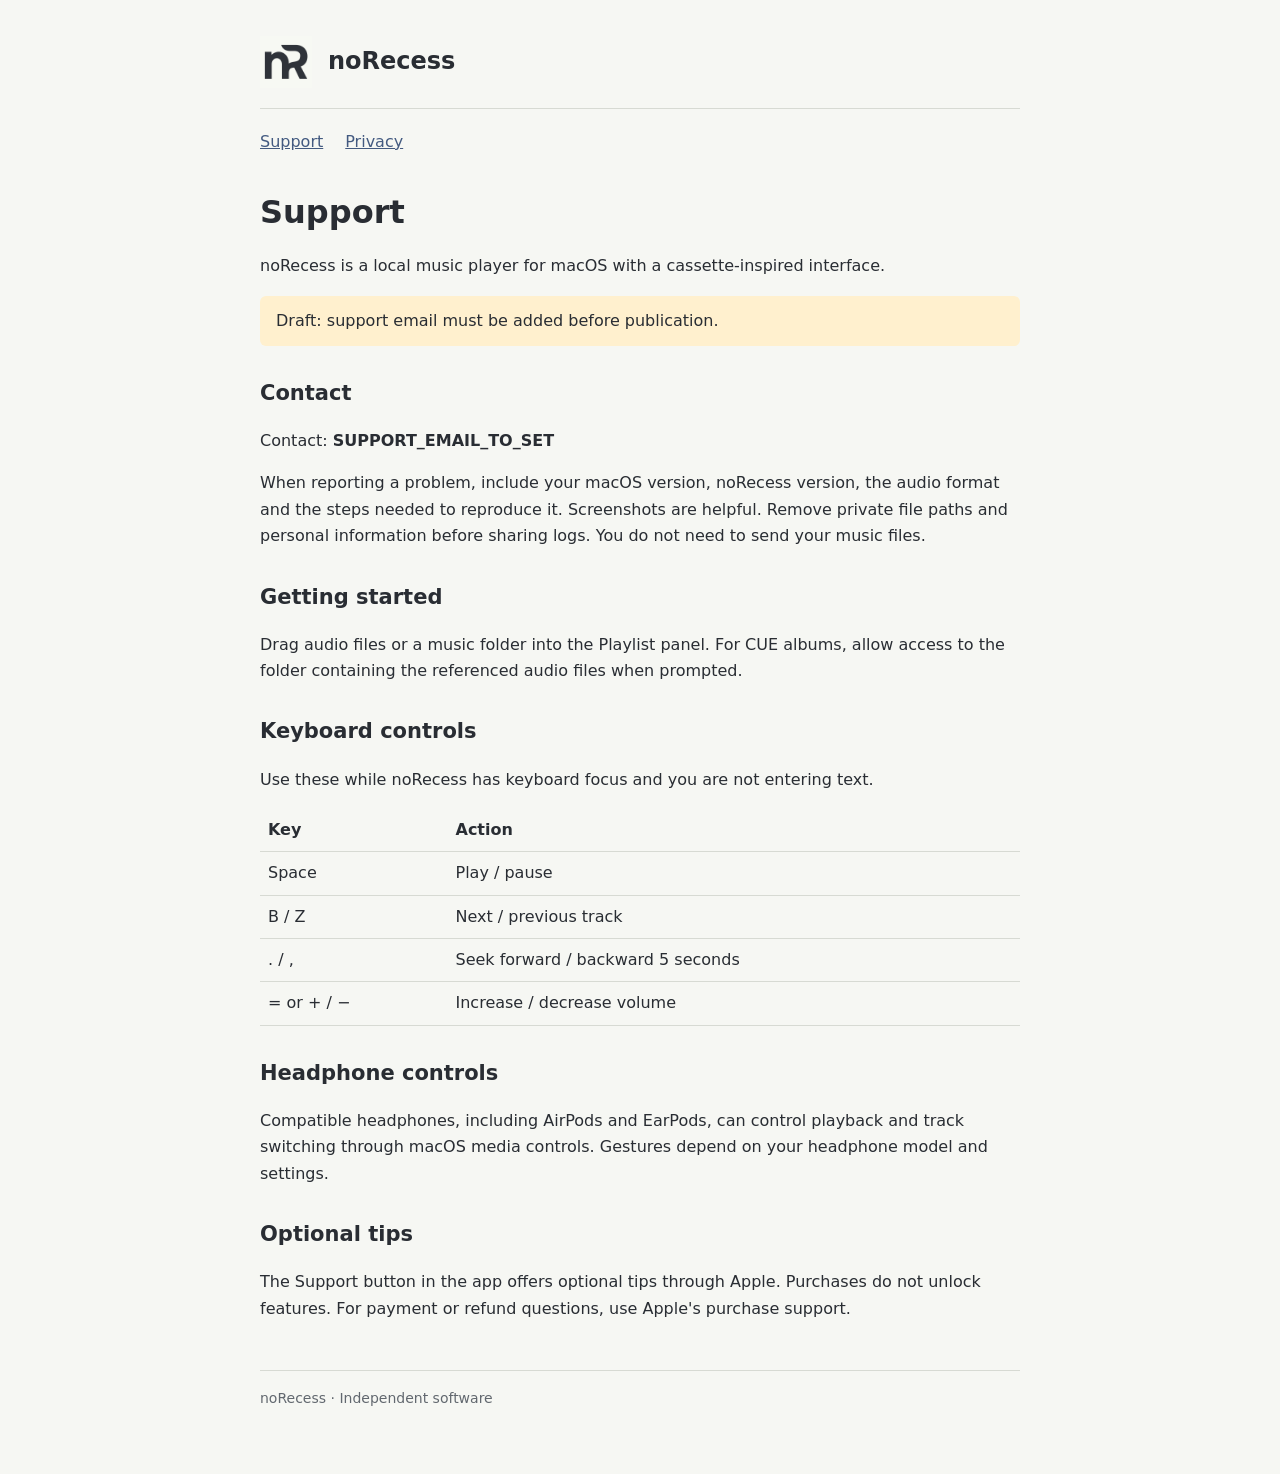
==== index.html @ 842caacc "Prepare support and privacy page drafts" ====
<!doctype html><html lang="en"><head><meta charset="utf-8"><meta name="viewport" content="width=device-width,initial-scale=1"><title>Support — noRecess</title><link rel="stylesheet" href="style.css"></head><body><header><img src="brand.png" alt=""><a href="index.html">noRecess</a></header><nav><a href="index.html">Support</a><a href="privacy.html">Privacy</a></nav><main><h1>Support</h1><p>noRecess is a local music player for macOS with a cassette-inspired interface.</p><div class="draft">Draft: support email must be added before publication.</div><h2>Contact</h2><p>Contact: <strong>SUPPORT_EMAIL_TO_SET</strong></p><p>When reporting a problem, include your macOS version, noRecess version, the audio format and the steps needed to reproduce it. Screenshots are helpful. Remove private file paths and personal information before sharing logs. You do not need to send your music files.</p><h2>Getting started</h2><p>Drag audio files or a music folder into the Playlist panel. For CUE albums, allow access to the folder containing the referenced audio files when prompted.</p><h2>Keyboard controls</h2><p>Use these while noRecess has keyboard focus and you are not entering text.</p><table><tr><th>Key</th><th>Action</th></tr><tr><td>Space</td><td>Play / pause</td></tr><tr><td>B / Z</td><td>Next / previous track</td></tr><tr><td>. / ,</td><td>Seek forward / backward 5 seconds</td></tr><tr><td>= or + / −</td><td>Increase / decrease volume</td></tr></table><h2>Headphone controls</h2><p>Compatible headphones, including AirPods and EarPods, can control playback and track switching through macOS media controls. Gestures depend on your headphone model and settings.</p><h2>Optional tips</h2><p>The Support button in the app offers optional tips through Apple. Purchases do not unlock features. For payment or refund questions, use Apple's purchase support.</p></main><footer>noRecess · Independent software</footer></body></html>
---- style.css ----
:root{color-scheme:light;font-family:system-ui,-apple-system,sans-serif;color:#292d33;background:#f6f7f3;line-height:1.65}body{max-width:760px;margin:0 auto;padding:36px 24px 64px}header{display:flex;align-items:center;gap:16px;border-bottom:1px solid #d7dad3;padding-bottom:20px}header img{width:52px;height:52px}header a{color:inherit;text-decoration:none;font-size:24px;font-weight:650}nav{margin:20px 0}nav a{margin-right:22px}a{color:#435a80}h1{font-size:32px;line-height:1.2;margin-top:38px}h2{font-size:21px;margin-top:30px}footer{margin-top:48px;border-top:1px solid #d7dad3;padding-top:16px;font-size:14px;color:#62686f}.draft{padding:12px 16px;background:#fff0ce;border-radius:6px}table{width:100%;border-collapse:collapse}td,th{text-align:left;padding:8px;border-bottom:1px solid #d7dad3}code{font-size:15px}
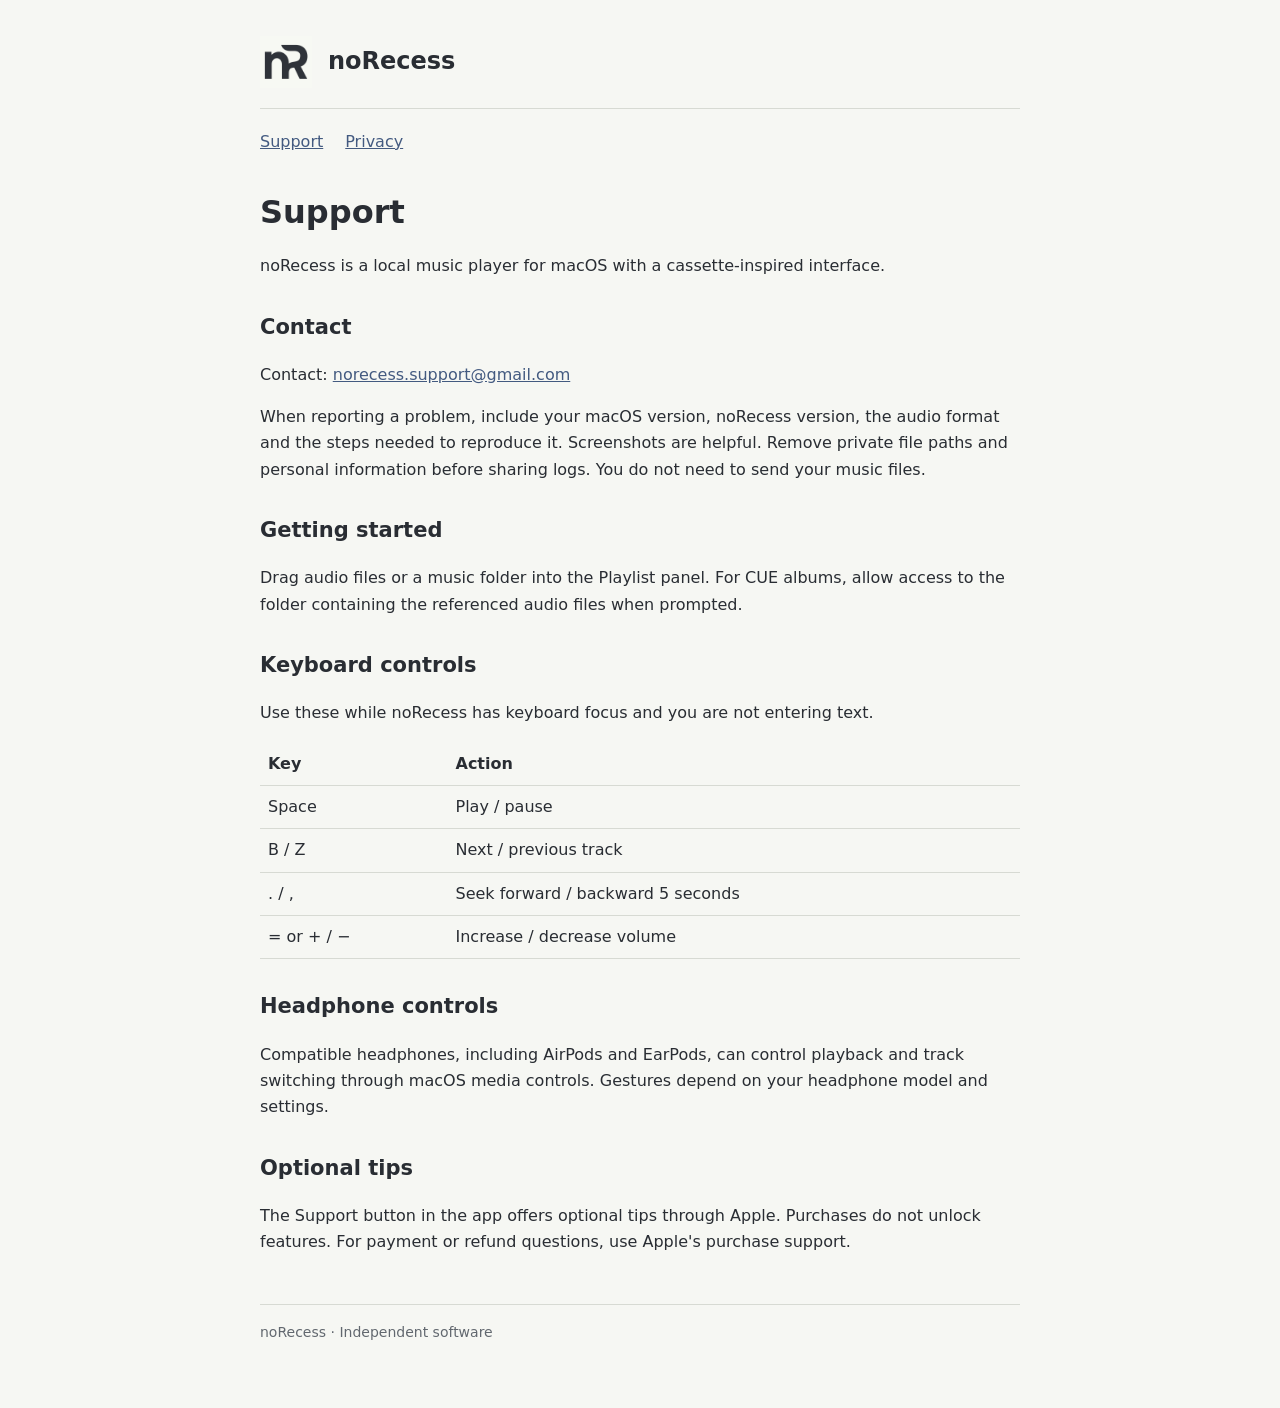
==== commit d035a892: "Set support and privacy contact address" ====
--- a/index.html
+++ b/index.html
@@ -1 +1 @@
-<!doctype html><html lang="en"><head><meta charset="utf-8"><meta name="viewport" content="width=device-width,initial-scale=1"><title>Support — noRecess</title><link rel="stylesheet" href="style.css"></head><body><header><img src="brand.png" alt=""><a href="index.html">noRecess</a></header><nav><a href="index.html">Support</a><a href="privacy.html">Privacy</a></nav><main><h1>Support</h1><p>noRecess is a local music player for macOS with a cassette-inspired interface.</p><div class="draft">Draft: support email must be added before publication.</div><h2>Contact</h2><p>Contact: <strong>SUPPORT_EMAIL_TO_SET</strong></p><p>When reporting a problem, include your macOS version, noRecess version, the audio format and the steps needed to reproduce it. Screenshots are helpful. Remove private file paths and personal information before sharing logs. You do not need to send your music files.</p><h2>Getting started</h2><p>Drag audio files or a music folder into the Playlist panel. For CUE albums, allow access to the folder containing the referenced audio files when prompted.</p><h2>Keyboard controls</h2><p>Use these while noRecess has keyboard focus and you are not entering text.</p><table><tr><th>Key</th><th>Action</th></tr><tr><td>Space</td><td>Play / pause</td></tr><tr><td>B / Z</td><td>Next / previous track</td></tr><tr><td>. / ,</td><td>Seek forward / backward 5 seconds</td></tr><tr><td>= or + / −</td><td>Increase / decrease volume</td></tr></table><h2>Headphone controls</h2><p>Compatible headphones, including AirPods and EarPods, can control playback and track switching through macOS media controls. Gestures depend on your headphone model and settings.</p><h2>Optional tips</h2><p>The Support button in the app offers optional tips through Apple. Purchases do not unlock features. For payment or refund questions, use Apple's purchase support.</p></main><footer>noRecess · Independent software</footer></body></html>
+<!doctype html><html lang="en"><head><meta charset="utf-8"><meta name="viewport" content="width=device-width,initial-scale=1"><title>Support — noRecess</title><link rel="stylesheet" href="style.css"></head><body><header><img src="brand.png" alt=""><a href="index.html">noRecess</a></header><nav><a href="index.html">Support</a><a href="privacy.html">Privacy</a></nav><main><h1>Support</h1><p>noRecess is a local music player for macOS with a cassette-inspired interface.</p><h2>Contact</h2><p>Contact: <a href="mailto:norecess.support@gmail.com">norecess.support@gmail.com</a></p><p>When reporting a problem, include your macOS version, noRecess version, the audio format and the steps needed to reproduce it. Screenshots are helpful. Remove private file paths and personal information before sharing logs. You do not need to send your music files.</p><h2>Getting started</h2><p>Drag audio files or a music folder into the Playlist panel. For CUE albums, allow access to the folder containing the referenced audio files when prompted.</p><h2>Keyboard controls</h2><p>Use these while noRecess has keyboard focus and you are not entering text.</p><table><tr><th>Key</th><th>Action</th></tr><tr><td>Space</td><td>Play / pause</td></tr><tr><td>B / Z</td><td>Next / previous track</td></tr><tr><td>. / ,</td><td>Seek forward / backward 5 seconds</td></tr><tr><td>= or + / −</td><td>Increase / decrease volume</td></tr></table><h2>Headphone controls</h2><p>Compatible headphones, including AirPods and EarPods, can control playback and track switching through macOS media controls. Gestures depend on your headphone model and settings.</p><h2>Optional tips</h2><p>The Support button in the app offers optional tips through Apple. Purchases do not unlock features. For payment or refund questions, use Apple's purchase support.</p></main><footer>noRecess · Independent software</footer></body></html>
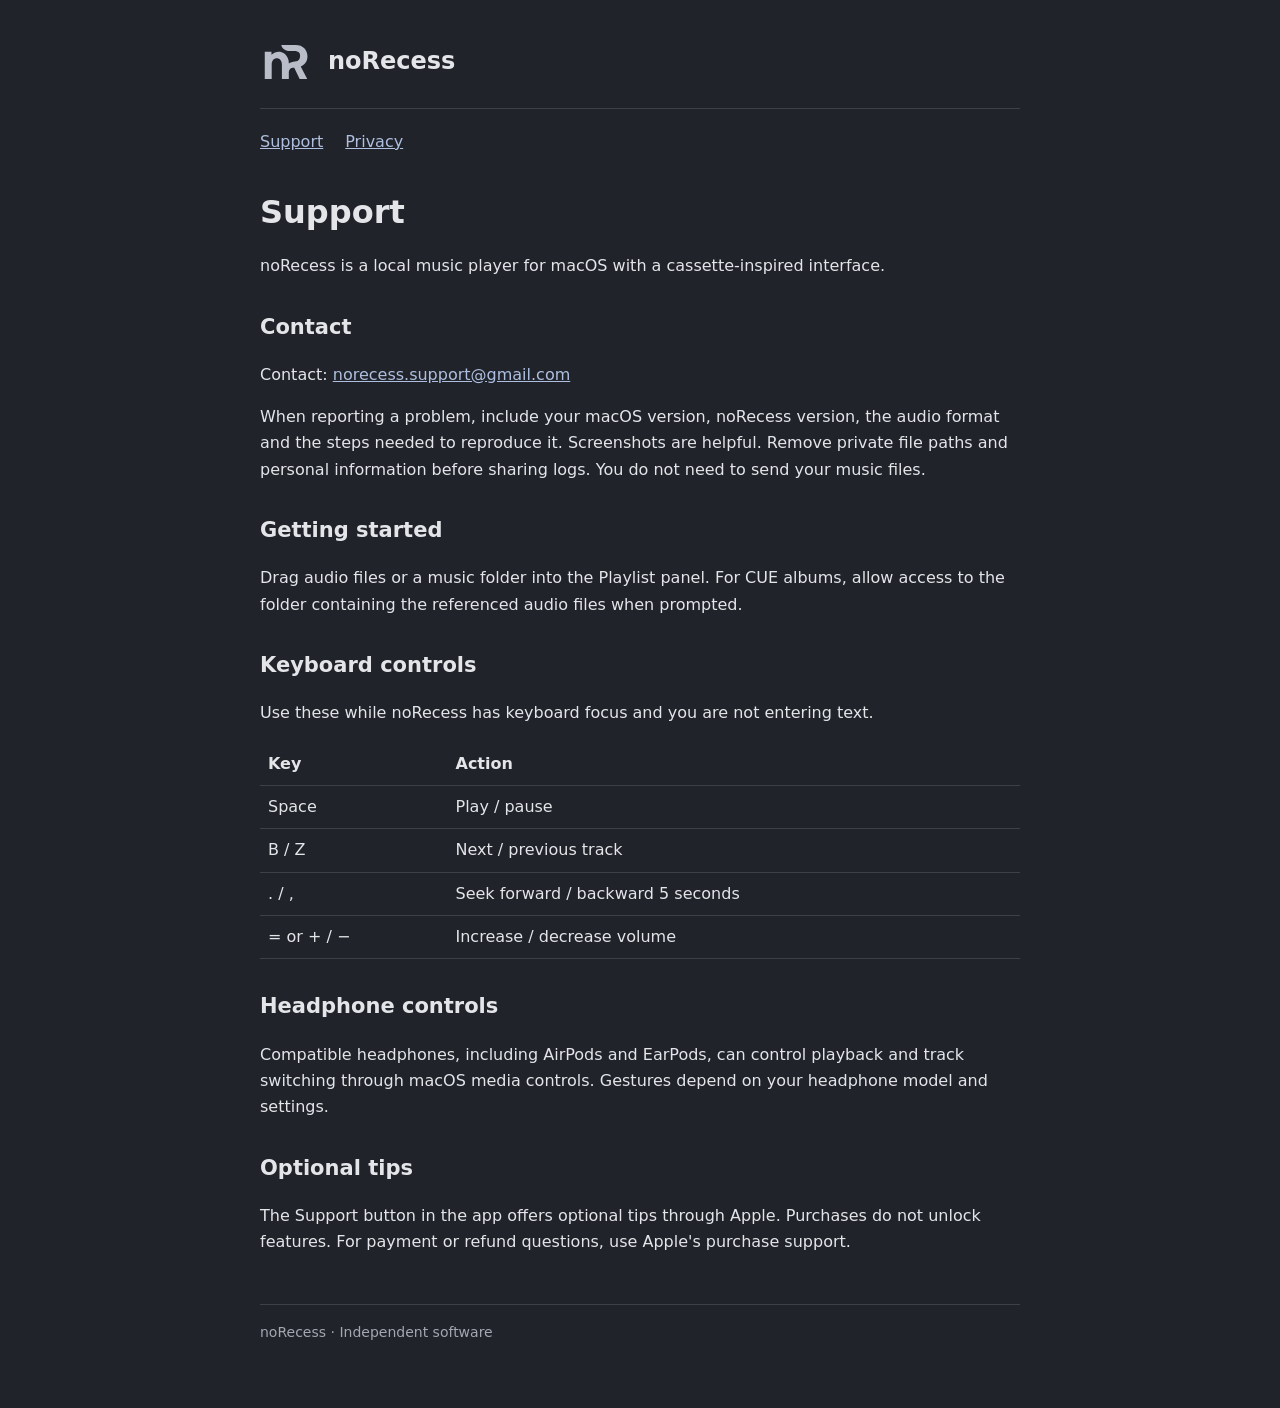
==== commit f1dcd94f: "Use graphite colors for support pages" ====
--- a/index.html
+++ b/index.html
@@ -1 +1 @@
-<!doctype html><html lang="en"><head><meta charset="utf-8"><meta name="viewport" content="width=device-width,initial-scale=1"><title>Support — noRecess</title><link rel="stylesheet" href="style.css"></head><body><header><img src="brand.png" alt=""><a href="index.html">noRecess</a></header><nav><a href="index.html">Support</a><a href="privacy.html">Privacy</a></nav><main><h1>Support</h1><p>noRecess is a local music player for macOS with a cassette-inspired interface.</p><h2>Contact</h2><p>Contact: <a href="mailto:norecess.support@gmail.com">norecess.support@gmail.com</a></p><p>When reporting a problem, include your macOS version, noRecess version, the audio format and the steps needed to reproduce it. Screenshots are helpful. Remove private file paths and personal information before sharing logs. You do not need to send your music files.</p><h2>Getting started</h2><p>Drag audio files or a music folder into the Playlist panel. For CUE albums, allow access to the folder containing the referenced audio files when prompted.</p><h2>Keyboard controls</h2><p>Use these while noRecess has keyboard focus and you are not entering text.</p><table><tr><th>Key</th><th>Action</th></tr><tr><td>Space</td><td>Play / pause</td></tr><tr><td>B / Z</td><td>Next / previous track</td></tr><tr><td>. / ,</td><td>Seek forward / backward 5 seconds</td></tr><tr><td>= or + / −</td><td>Increase / decrease volume</td></tr></table><h2>Headphone controls</h2><p>Compatible headphones, including AirPods and EarPods, can control playback and track switching through macOS media controls. Gestures depend on your headphone model and settings.</p><h2>Optional tips</h2><p>The Support button in the app offers optional tips through Apple. Purchases do not unlock features. For payment or refund questions, use Apple's purchase support.</p></main><footer>noRecess · Independent software</footer></body></html>
+<!doctype html><html lang="en"><head><meta charset="utf-8"><meta name="viewport" content="width=device-width,initial-scale=1"><title>Support — noRecess</title><link rel="stylesheet" href="style.css"></head><body><header><img src="brand.svg" alt=""><a href="index.html">noRecess</a></header><nav><a href="index.html">Support</a><a href="privacy.html">Privacy</a></nav><main><h1>Support</h1><p>noRecess is a local music player for macOS with a cassette-inspired interface.</p><h2>Contact</h2><p>Contact: <a href="mailto:norecess.support@gmail.com">norecess.support@gmail.com</a></p><p>When reporting a problem, include your macOS version, noRecess version, the audio format and the steps needed to reproduce it. Screenshots are helpful. Remove private file paths and personal information before sharing logs. You do not need to send your music files.</p><h2>Getting started</h2><p>Drag audio files or a music folder into the Playlist panel. For CUE albums, allow access to the folder containing the referenced audio files when prompted.</p><h2>Keyboard controls</h2><p>Use these while noRecess has keyboard focus and you are not entering text.</p><table><tr><th>Key</th><th>Action</th></tr><tr><td>Space</td><td>Play / pause</td></tr><tr><td>B / Z</td><td>Next / previous track</td></tr><tr><td>. / ,</td><td>Seek forward / backward 5 seconds</td></tr><tr><td>= or + / −</td><td>Increase / decrease volume</td></tr></table><h2>Headphone controls</h2><p>Compatible headphones, including AirPods and EarPods, can control playback and track switching through macOS media controls. Gestures depend on your headphone model and settings.</p><h2>Optional tips</h2><p>The Support button in the app offers optional tips through Apple. Purchases do not unlock features. For payment or refund questions, use Apple's purchase support.</p></main><footer>noRecess · Independent software</footer></body></html>
--- a/style.css
+++ b/style.css
@@ -1 +1 @@
-:root{color-scheme:light;font-family:system-ui,-apple-system,sans-serif;color:#292d33;background:#f6f7f3;line-height:1.65}body{max-width:760px;margin:0 auto;padding:36px 24px 64px}header{display:flex;align-items:center;gap:16px;border-bottom:1px solid #d7dad3;padding-bottom:20px}header img{width:52px;height:52px}header a{color:inherit;text-decoration:none;font-size:24px;font-weight:650}nav{margin:20px 0}nav a{margin-right:22px}a{color:#435a80}h1{font-size:32px;line-height:1.2;margin-top:38px}h2{font-size:21px;margin-top:30px}footer{margin-top:48px;border-top:1px solid #d7dad3;padding-top:16px;font-size:14px;color:#62686f}.draft{padding:12px 16px;background:#fff0ce;border-radius:6px}table{width:100%;border-collapse:collapse}td,th{text-align:left;padding:8px;border-bottom:1px solid #d7dad3}code{font-size:15px}
+:root{color-scheme:dark;font-family:system-ui,-apple-system,sans-serif;color:#e3e5e9;background:#202329;line-height:1.65}body{max-width:760px;margin:0 auto;padding:36px 24px 64px}header{display:flex;align-items:center;gap:16px;border-bottom:1px solid #3b4049;padding-bottom:20px}header img{width:52px;height:52px}header a{color:inherit;text-decoration:none;font-size:24px;font-weight:650}nav{margin:20px 0}nav a{margin-right:22px}a{color:#aebfdf}h1{font-size:32px;line-height:1.2;margin-top:38px}h2{font-size:21px;margin-top:30px}footer{margin-top:48px;border-top:1px solid #3b4049;padding-top:16px;font-size:14px;color:#a2a7b0}.draft{padding:12px 16px;background:#3c3540;border-radius:6px}table{width:100%;border-collapse:collapse}td,th{text-align:left;padding:8px;border-bottom:1px solid #3b4049}code{font-size:15px}
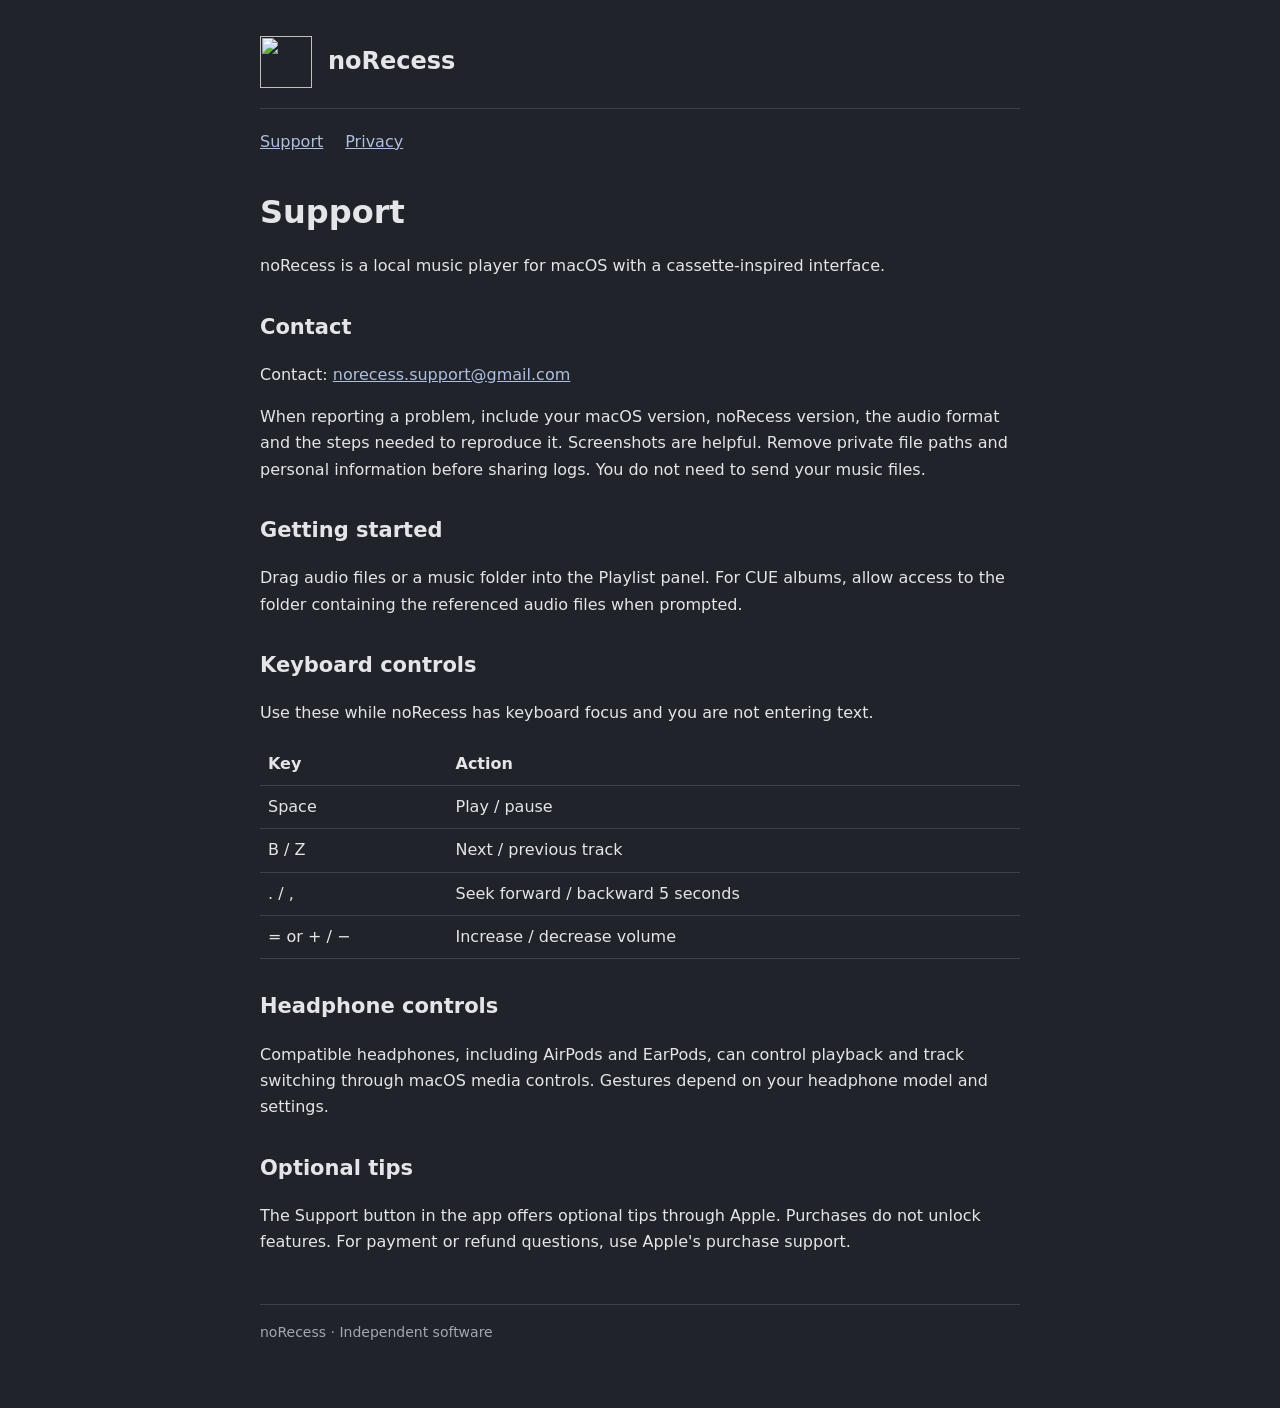
==== commit 40066fb0: "Use organization avatar in page header" ====
--- a/index.html
+++ b/index.html
@@ -1 +1 @@
-<!doctype html><html lang="en"><head><meta charset="utf-8"><meta name="viewport" content="width=device-width,initial-scale=1"><title>Support — noRecess</title><link rel="stylesheet" href="style.css"></head><body><header><img src="brand.svg" alt=""><a href="index.html">noRecess</a></header><nav><a href="index.html">Support</a><a href="privacy.html">Privacy</a></nav><main><h1>Support</h1><p>noRecess is a local music player for macOS with a cassette-inspired interface.</p><h2>Contact</h2><p>Contact: <a href="mailto:norecess.support@gmail.com">norecess.support@gmail.com</a></p><p>When reporting a problem, include your macOS version, noRecess version, the audio format and the steps needed to reproduce it. Screenshots are helpful. Remove private file paths and personal information before sharing logs. You do not need to send your music files.</p><h2>Getting started</h2><p>Drag audio files or a music folder into the Playlist panel. For CUE albums, allow access to the folder containing the referenced audio files when prompted.</p><h2>Keyboard controls</h2><p>Use these while noRecess has keyboard focus and you are not entering text.</p><table><tr><th>Key</th><th>Action</th></tr><tr><td>Space</td><td>Play / pause</td></tr><tr><td>B / Z</td><td>Next / previous track</td></tr><tr><td>. / ,</td><td>Seek forward / backward 5 seconds</td></tr><tr><td>= or + / −</td><td>Increase / decrease volume</td></tr></table><h2>Headphone controls</h2><p>Compatible headphones, including AirPods and EarPods, can control playback and track switching through macOS media controls. Gestures depend on your headphone model and settings.</p><h2>Optional tips</h2><p>The Support button in the app offers optional tips through Apple. Purchases do not unlock features. For payment or refund questions, use Apple's purchase support.</p></main><footer>noRecess · Independent software</footer></body></html>
+<!doctype html><html lang="en"><head><meta charset="utf-8"><meta name="viewport" content="width=device-width,initial-scale=1"><title>Support — noRecess</title><link rel="stylesheet" href="style.css?v=20261011-dark"></head><body><header><img src="https://github.com/no-Recess.png?size=128" alt=""><a href="index.html">noRecess</a></header><nav><a href="index.html">Support</a><a href="privacy.html">Privacy</a></nav><main><h1>Support</h1><p>noRecess is a local music player for macOS with a cassette-inspired interface.</p><h2>Contact</h2><p>Contact: <a href="mailto:norecess.support@gmail.com">norecess.support@gmail.com</a></p><p>When reporting a problem, include your macOS version, noRecess version, the audio format and the steps needed to reproduce it. Screenshots are helpful. Remove private file paths and personal information before sharing logs. You do not need to send your music files.</p><h2>Getting started</h2><p>Drag audio files or a music folder into the Playlist panel. For CUE albums, allow access to the folder containing the referenced audio files when prompted.</p><h2>Keyboard controls</h2><p>Use these while noRecess has keyboard focus and you are not entering text.</p><table><tr><th>Key</th><th>Action</th></tr><tr><td>Space</td><td>Play / pause</td></tr><tr><td>B / Z</td><td>Next / previous track</td></tr><tr><td>. / ,</td><td>Seek forward / backward 5 seconds</td></tr><tr><td>= or + / −</td><td>Increase / decrease volume</td></tr></table><h2>Headphone controls</h2><p>Compatible headphones, including AirPods and EarPods, can control playback and track switching through macOS media controls. Gestures depend on your headphone model and settings.</p><h2>Optional tips</h2><p>The Support button in the app offers optional tips through Apple. Purchases do not unlock features. For payment or refund questions, use Apple's purchase support.</p></main><footer>noRecess · Independent software</footer></body></html>
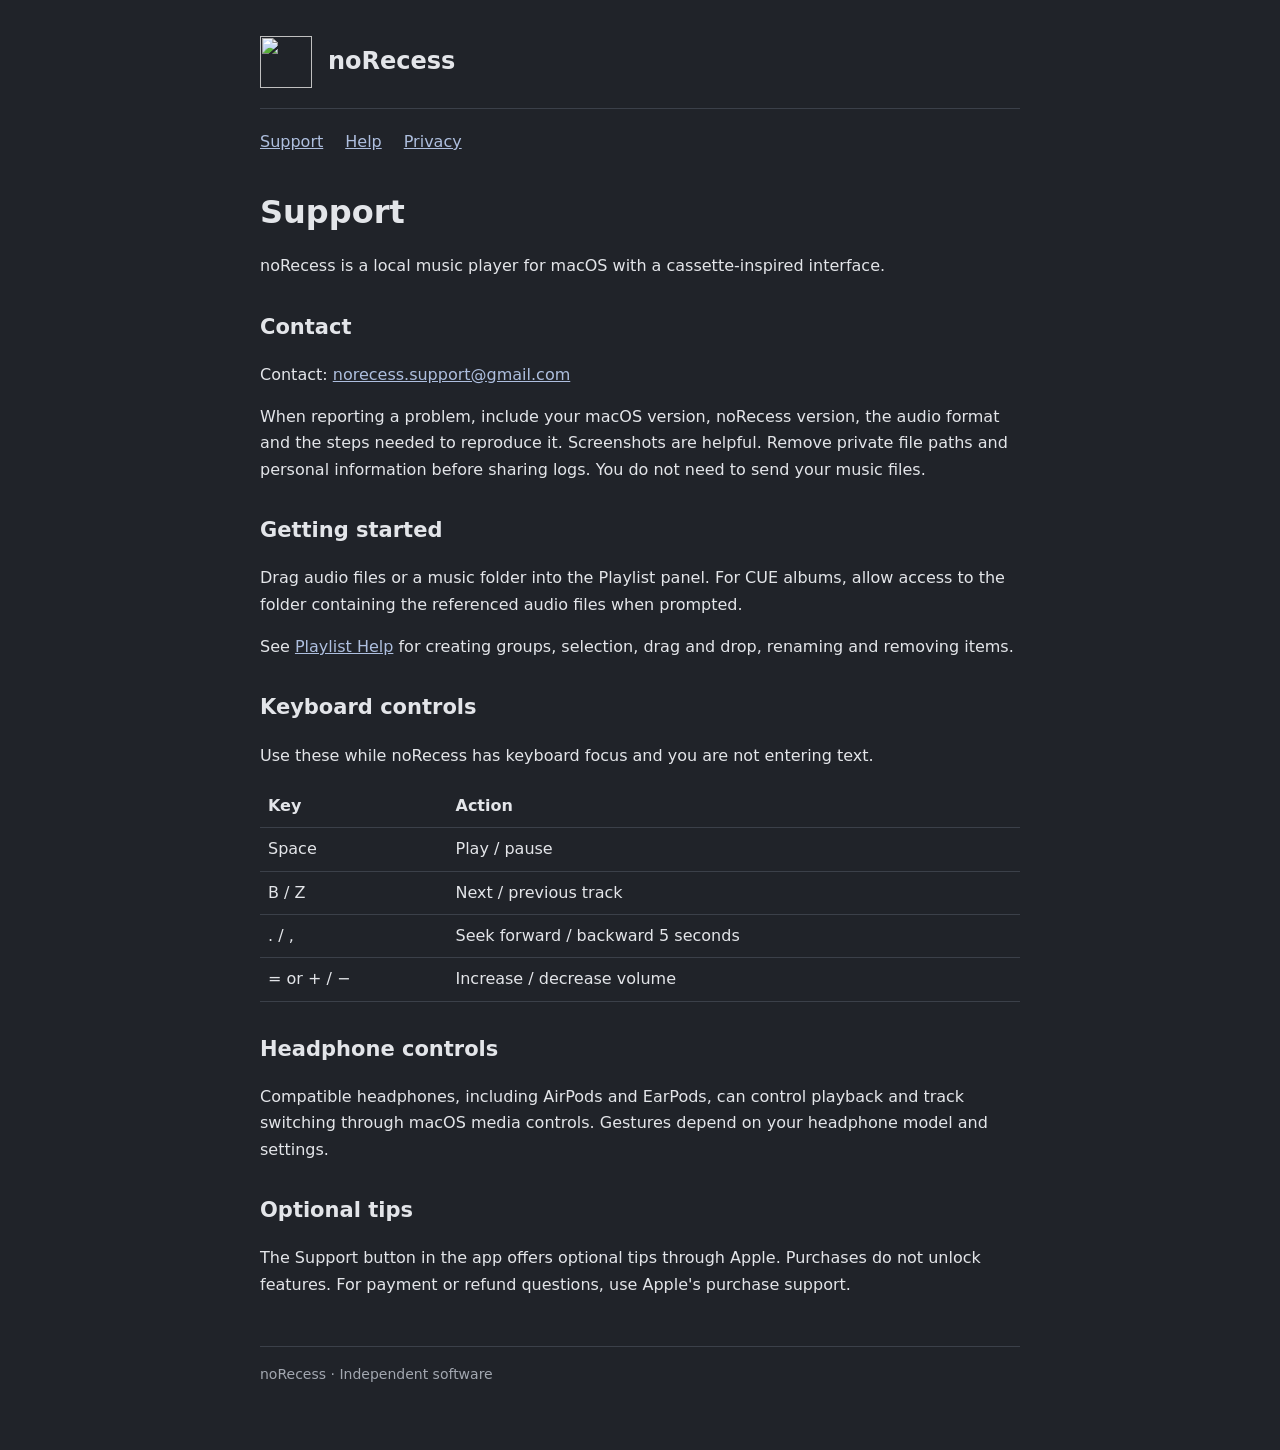
==== commit 8df4ea59: "Add playlist help with grouping and drag-and-drop instructions" ====
--- a/index.html
+++ b/index.html
@@ -1 +1 @@
-<!doctype html><html lang="en"><head><meta charset="utf-8"><meta name="viewport" content="width=device-width,initial-scale=1"><title>Support — noRecess</title><link rel="stylesheet" href="style.css?v=20261011-dark"></head><body><header><img src="https://github.com/no-Recess.png?size=128" alt=""><a href="index.html">noRecess</a></header><nav><a href="index.html">Support</a><a href="privacy.html">Privacy</a></nav><main><h1>Support</h1><p>noRecess is a local music player for macOS with a cassette-inspired interface.</p><h2>Contact</h2><p>Contact: <a href="mailto:norecess.support@gmail.com">norecess.support@gmail.com</a></p><p>When reporting a problem, include your macOS version, noRecess version, the audio format and the steps needed to reproduce it. Screenshots are helpful. Remove private file paths and personal information before sharing logs. You do not need to send your music files.</p><h2>Getting started</h2><p>Drag audio files or a music folder into the Playlist panel. For CUE albums, allow access to the folder containing the referenced audio files when prompted.</p><h2>Keyboard controls</h2><p>Use these while noRecess has keyboard focus and you are not entering text.</p><table><tr><th>Key</th><th>Action</th></tr><tr><td>Space</td><td>Play / pause</td></tr><tr><td>B / Z</td><td>Next / previous track</td></tr><tr><td>. / ,</td><td>Seek forward / backward 5 seconds</td></tr><tr><td>= or + / −</td><td>Increase / decrease volume</td></tr></table><h2>Headphone controls</h2><p>Compatible headphones, including AirPods and EarPods, can control playback and track switching through macOS media controls. Gestures depend on your headphone model and settings.</p><h2>Optional tips</h2><p>The Support button in the app offers optional tips through Apple. Purchases do not unlock features. For payment or refund questions, use Apple's purchase support.</p></main><footer>noRecess · Independent software</footer></body></html>
+<!doctype html><html lang="en"><head><meta charset="utf-8"><meta name="viewport" content="width=device-width,initial-scale=1"><title>Support — noRecess</title><link rel="stylesheet" href="style.css?v=20261011-dark"></head><body><header><img src="https://github.com/no-Recess.png?size=128" alt=""><a href="index.html">noRecess</a></header><nav><a href="index.html">Support</a><a href="help.html">Help</a><a href="privacy.html">Privacy</a></nav><main><h1>Support</h1><p>noRecess is a local music player for macOS with a cassette-inspired interface.</p><h2>Contact</h2><p>Contact: <a href="mailto:norecess.support@gmail.com">norecess.support@gmail.com</a></p><p>When reporting a problem, include your macOS version, noRecess version, the audio format and the steps needed to reproduce it. Screenshots are helpful. Remove private file paths and personal information before sharing logs. You do not need to send your music files.</p><h2>Getting started</h2><p>Drag audio files or a music folder into the Playlist panel. For CUE albums, allow access to the folder containing the referenced audio files when prompted.</p><p>See <a href="help.html">Playlist Help</a> for creating groups, selection, drag and drop, renaming and removing items.</p><h2>Keyboard controls</h2><p>Use these while noRecess has keyboard focus and you are not entering text.</p><table><tr><th>Key</th><th>Action</th></tr><tr><td>Space</td><td>Play / pause</td></tr><tr><td>B / Z</td><td>Next / previous track</td></tr><tr><td>. / ,</td><td>Seek forward / backward 5 seconds</td></tr><tr><td>= or + / −</td><td>Increase / decrease volume</td></tr></table><h2>Headphone controls</h2><p>Compatible headphones, including AirPods and EarPods, can control playback and track switching through macOS media controls. Gestures depend on your headphone model and settings.</p><h2>Optional tips</h2><p>The Support button in the app offers optional tips through Apple. Purchases do not unlock features. For payment or refund questions, use Apple's purchase support.</p></main><footer>noRecess · Independent software</footer></body></html>
--- a/style.css
+++ b/style.css
@@ -1 +1,3 @@
 :root{color-scheme:dark;font-family:system-ui,-apple-system,sans-serif;color:#e3e5e9;background:#202329;line-height:1.65}body{max-width:760px;margin:0 auto;padding:36px 24px 64px}header{display:flex;align-items:center;gap:16px;border-bottom:1px solid #3b4049;padding-bottom:20px}header img{width:52px;height:52px}header a{color:inherit;text-decoration:none;font-size:24px;font-weight:650}nav{margin:20px 0}nav a{margin-right:22px}a{color:#aebfdf}h1{font-size:32px;line-height:1.2;margin-top:38px}h2{font-size:21px;margin-top:30px}footer{margin-top:48px;border-top:1px solid #3b4049;padding-top:16px;font-size:14px;color:#a2a7b0}.draft{padding:12px 16px;background:#3c3540;border-radius:6px}table{width:100%;border-collapse:collapse}td,th{text-align:left;padding:8px;border-bottom:1px solid #3b4049}code{font-size:15px}
+
+.contents{display:flex;flex-wrap:wrap;gap:8px 18px;padding:14px 0;border-bottom:1px solid #3b4049}.contents a{margin:0}li{margin:8px 0}h2[id]{scroll-margin-top:20px}@media(max-width:520px){body{padding:24px 16px}td,th{padding:8px 5px;font-size:14px}}
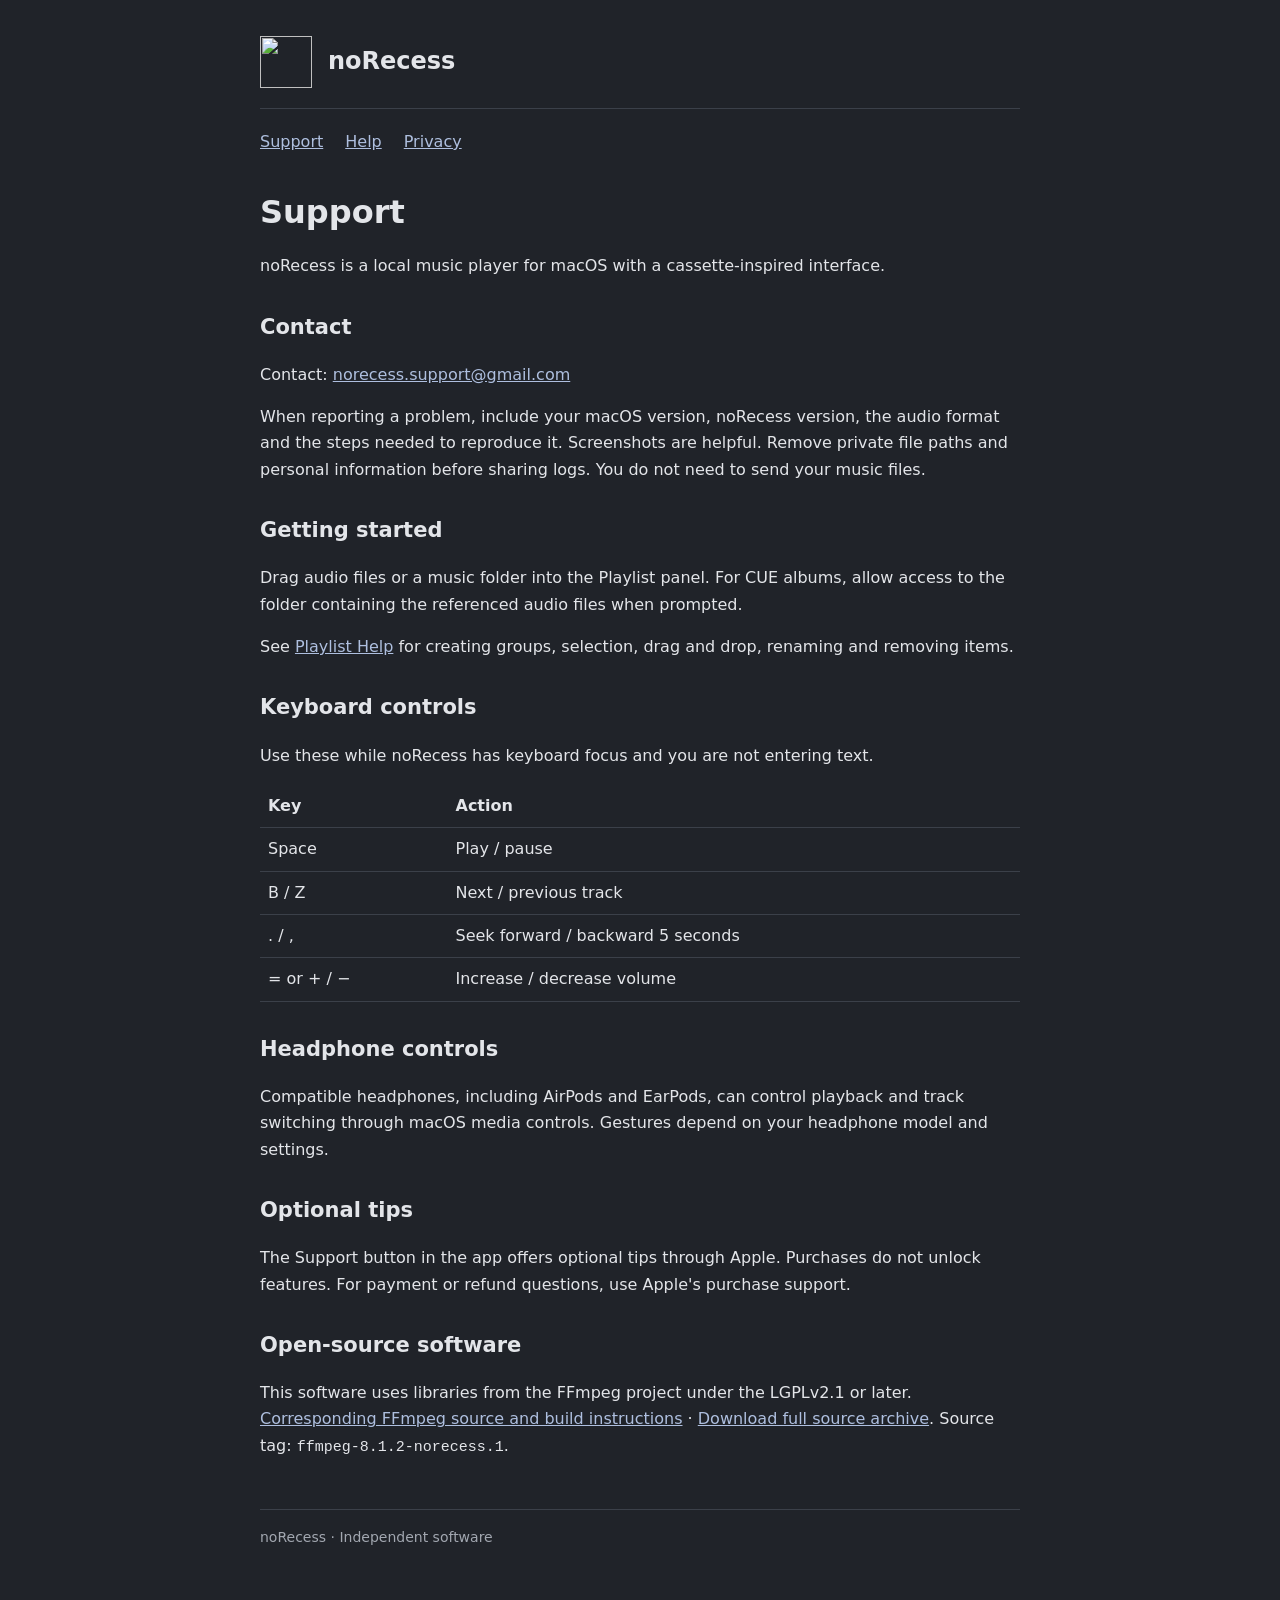
==== commit efb8059e: "Link exact FFmpeg source and build instructions" ====
--- a/index.html
+++ b/index.html
@@ -1 +1 @@
-<!doctype html><html lang="en"><head><meta charset="utf-8"><meta name="viewport" content="width=device-width,initial-scale=1"><title>Support — noRecess</title><link rel="stylesheet" href="style.css?v=20261011-dark"></head><body><header><img src="https://github.com/no-Recess.png?size=128" alt=""><a href="index.html">noRecess</a></header><nav><a href="index.html">Support</a><a href="help.html">Help</a><a href="privacy.html">Privacy</a></nav><main><h1>Support</h1><p>noRecess is a local music player for macOS with a cassette-inspired interface.</p><h2>Contact</h2><p>Contact: <a href="mailto:norecess.support@gmail.com">norecess.support@gmail.com</a></p><p>When reporting a problem, include your macOS version, noRecess version, the audio format and the steps needed to reproduce it. Screenshots are helpful. Remove private file paths and personal information before sharing logs. You do not need to send your music files.</p><h2>Getting started</h2><p>Drag audio files or a music folder into the Playlist panel. For CUE albums, allow access to the folder containing the referenced audio files when prompted.</p><p>See <a href="help.html">Playlist Help</a> for creating groups, selection, drag and drop, renaming and removing items.</p><h2>Keyboard controls</h2><p>Use these while noRecess has keyboard focus and you are not entering text.</p><table><tr><th>Key</th><th>Action</th></tr><tr><td>Space</td><td>Play / pause</td></tr><tr><td>B / Z</td><td>Next / previous track</td></tr><tr><td>. / ,</td><td>Seek forward / backward 5 seconds</td></tr><tr><td>= or + / −</td><td>Increase / decrease volume</td></tr></table><h2>Headphone controls</h2><p>Compatible headphones, including AirPods and EarPods, can control playback and track switching through macOS media controls. Gestures depend on your headphone model and settings.</p><h2>Optional tips</h2><p>The Support button in the app offers optional tips through Apple. Purchases do not unlock features. For payment or refund questions, use Apple's purchase support.</p></main><footer>noRecess · Independent software</footer></body></html>
+<!doctype html><html lang="en"><head><meta charset="utf-8"><meta name="viewport" content="width=device-width,initial-scale=1"><title>Support — noRecess</title><link rel="stylesheet" href="style.css?v=20261011-dark"></head><body><header><img src="https://github.com/no-Recess.png?size=128" alt=""><a href="index.html">noRecess</a></header><nav><a href="index.html">Support</a><a href="help.html">Help</a><a href="privacy.html">Privacy</a></nav><main><h1>Support</h1><p>noRecess is a local music player for macOS with a cassette-inspired interface.</p><h2>Contact</h2><p>Contact: <a href="mailto:norecess.support@gmail.com">norecess.support@gmail.com</a></p><p>When reporting a problem, include your macOS version, noRecess version, the audio format and the steps needed to reproduce it. Screenshots are helpful. Remove private file paths and personal information before sharing logs. You do not need to send your music files.</p><h2>Getting started</h2><p>Drag audio files or a music folder into the Playlist panel. For CUE albums, allow access to the folder containing the referenced audio files when prompted.</p><p>See <a href="help.html">Playlist Help</a> for creating groups, selection, drag and drop, renaming and removing items.</p><h2>Keyboard controls</h2><p>Use these while noRecess has keyboard focus and you are not entering text.</p><table><tr><th>Key</th><th>Action</th></tr><tr><td>Space</td><td>Play / pause</td></tr><tr><td>B / Z</td><td>Next / previous track</td></tr><tr><td>. / ,</td><td>Seek forward / backward 5 seconds</td></tr><tr><td>= or + / −</td><td>Increase / decrease volume</td></tr></table><h2>Headphone controls</h2><p>Compatible headphones, including AirPods and EarPods, can control playback and track switching through macOS media controls. Gestures depend on your headphone model and settings.</p><h2>Optional tips</h2><p>The Support button in the app offers optional tips through Apple. Purchases do not unlock features. For payment or refund questions, use Apple's purchase support.</p><h2>Open-source software</h2><p>This software uses libraries from the FFmpeg project under the LGPLv2.1 or later. <a href="https://github.com/no-Recess/FFmpeg/tree/2624aad67140d8f2fc14b88b7a7630514004e9e2">Corresponding FFmpeg source and build instructions</a> · <a href="https://github.com/no-Recess/FFmpeg/archive/2624aad67140d8f2fc14b88b7a7630514004e9e2.tar.gz">Download full source archive</a>. Source tag: <code>ffmpeg-8.1.2-norecess.1</code>.</p></main><footer>noRecess · Independent software</footer></body></html>
